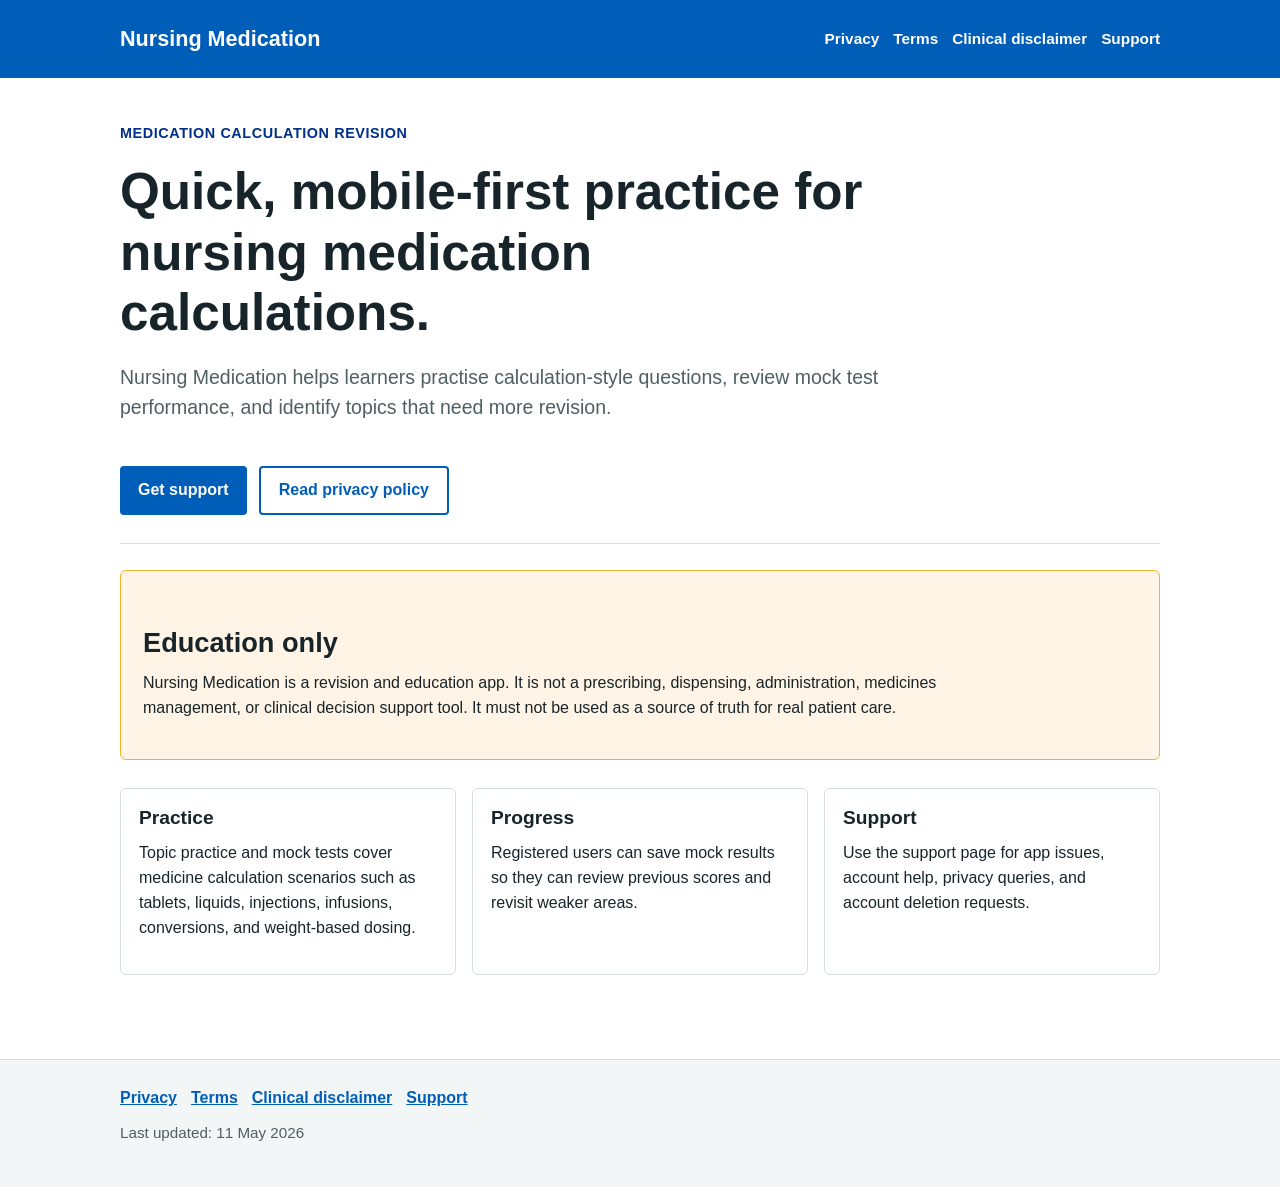
==== index.html @ 1294700b "Adding nursing medication app public pages" ====
<!doctype html>
<html lang="en-GB">
  <head>
    <meta charset="utf-8" />
    <meta name="viewport" content="width=device-width, initial-scale=1" />
    <title>Nursing Medication</title>
    <meta
      name="description"
      content="Nursing Medication is a mobile medication calculation revision app for education and practice."
    />
    <link rel="stylesheet" href="assets/site.css" />
  </head>
  <body>
    <header class="site-header">
      <div class="header-inner">
        <a class="brand" href="index.html">Nursing Medication</a>
        <nav class="nav" aria-label="Main navigation">
          <a href="privacy.html">Privacy</a>
          <a href="terms.html">Terms</a>
          <a href="disclaimer.html">Clinical disclaimer</a>
          <a href="support.html">Support</a>
        </nav>
      </div>
    </header>

    <main class="main">
      <section class="hero">
        <p class="eyebrow">Medication calculation revision</p>
        <h1>Quick, mobile-first practice for nursing medication calculations.</h1>
        <p class="lead">
          Nursing Medication helps learners practise calculation-style questions,
          review mock test performance, and identify topics that need more
          revision.
        </p>
        <div class="button-row">
          <a class="button" href="support.html">Get support</a>
          <a class="button secondary" href="privacy.html">Read privacy policy</a>
        </div>
      </section>

      <section class="panel warning">
        <h2>Education only</h2>
        <p>
          Nursing Medication is a revision and education app. It is not a
          prescribing, dispensing, administration, medicines management, or
          clinical decision support tool. It must not be used as a source of
          truth for real patient care.
        </p>
      </section>

      <section class="grid" aria-label="Key information">
        <article class="tile">
          <h2>Practice</h2>
          <p>
            Topic practice and mock tests cover medicine calculation scenarios
            such as tablets, liquids, injections, infusions, conversions, and
            weight-based dosing.
          </p>
        </article>
        <article class="tile">
          <h2>Progress</h2>
          <p>
            Registered users can save mock results so they can review previous
            scores and revisit weaker areas.
          </p>
        </article>
        <article class="tile">
          <h2>Support</h2>
          <p>
            Use the support page for app issues, account help, privacy queries,
            and account deletion requests.
          </p>
        </article>
      </section>
    </main>

    <footer class="site-footer">
      <div class="footer-inner">
        <div class="footer-links">
          <a href="privacy.html">Privacy</a>
          <a href="terms.html">Terms</a>
          <a href="disclaimer.html">Clinical disclaimer</a>
          <a href="support.html">Support</a>
        </div>
        <p class="meta">Last updated: 11 May 2026</p>
      </div>
    </footer>
  </body>
</html>
---- assets/site.css ----
:root {
  color-scheme: light;
  --nhs-blue: #005eb8;
  --nhs-dark-blue: #003087;
  --nhs-green: #007f3b;
  --ink: #17252a;
  --muted: #4f5f63;
  --border: #d8dde0;
  --soft: #f3f6f7;
  --warning: #fff4e5;
  --warning-border: #f0b429;
}

* {
  box-sizing: border-box;
}

body {
  margin: 0;
  font-family: Arial, Helvetica, sans-serif;
  color: var(--ink);
  background: #ffffff;
  line-height: 1.55;
}

a {
  color: var(--nhs-blue);
  font-weight: 700;
}

.site-header {
  background: var(--nhs-blue);
  color: #ffffff;
}

.header-inner,
.main,
.footer-inner {
  width: min(1040px, calc(100% - 32px));
  margin: 0 auto;
}

.header-inner {
  display: flex;
  gap: 20px;
  align-items: center;
  justify-content: space-between;
  min-height: 78px;
  padding: 16px 0;
}

.brand {
  color: #ffffff;
  font-size: 1.35rem;
  font-weight: 800;
  text-decoration: none;
}

.nav {
  display: flex;
  flex-wrap: wrap;
  gap: 14px;
}

.nav a {
  color: #ffffff;
  font-size: 0.96rem;
  text-decoration: none;
}

.nav a:hover,
.nav a:focus {
  text-decoration: underline;
}

.main {
  padding: 44px 0 56px;
}

.hero {
  display: grid;
  gap: 18px;
  padding-bottom: 28px;
  border-bottom: 1px solid var(--border);
}

.eyebrow {
  margin: 0;
  color: var(--nhs-dark-blue);
  font-size: 0.9rem;
  font-weight: 800;
  letter-spacing: 0.04em;
  text-transform: uppercase;
}

h1,
h2,
h3 {
  line-height: 1.18;
}

h1 {
  max-width: 780px;
  margin: 0;
  font-size: clamp(2rem, 4vw, 3.35rem);
}

h2 {
  margin: 34px 0 12px;
  font-size: 1.7rem;
}

h3 {
  margin: 24px 0 8px;
  font-size: 1.18rem;
}

p {
  max-width: 820px;
  margin: 0 0 16px;
}

ul {
  max-width: 840px;
  margin: 0 0 18px 20px;
  padding: 0;
}

li {
  margin: 7px 0;
}

.lead {
  max-width: 840px;
  color: var(--muted);
  font-size: 1.22rem;
}

.panel {
  margin: 26px 0;
  padding: 22px;
  border: 1px solid var(--border);
  border-radius: 6px;
  background: var(--soft);
}

.warning {
  border-color: var(--warning-border);
  background: var(--warning);
}

.grid {
  display: grid;
  grid-template-columns: repeat(3, minmax(0, 1fr));
  gap: 16px;
  margin: 28px 0;
}

.tile {
  padding: 18px;
  border: 1px solid var(--border);
  border-radius: 6px;
  background: #ffffff;
}

.tile h2 {
  margin-top: 0;
  font-size: 1.2rem;
}

.button-row {
  display: flex;
  flex-wrap: wrap;
  gap: 12px;
  margin-top: 10px;
}

.button {
  display: inline-flex;
  align-items: center;
  justify-content: center;
  min-height: 44px;
  padding: 10px 18px;
  border-radius: 4px;
  background: var(--nhs-blue);
  color: #ffffff;
  text-decoration: none;
}

.button.secondary {
  border: 2px solid var(--nhs-blue);
  background: #ffffff;
  color: var(--nhs-blue);
}

.meta {
  color: var(--muted);
  font-size: 0.95rem;
}

.site-footer {
  border-top: 1px solid var(--border);
  background: var(--soft);
}

.footer-inner {
  padding: 26px 0;
}

.footer-links {
  display: flex;
  flex-wrap: wrap;
  gap: 14px;
  margin-bottom: 10px;
}

@media (max-width: 720px) {
  .header-inner {
    align-items: flex-start;
    flex-direction: column;
  }

  .nav {
    gap: 10px 14px;
  }

  .main {
    padding-top: 32px;
  }

  .grid {
    grid-template-columns: 1fr;
  }
}
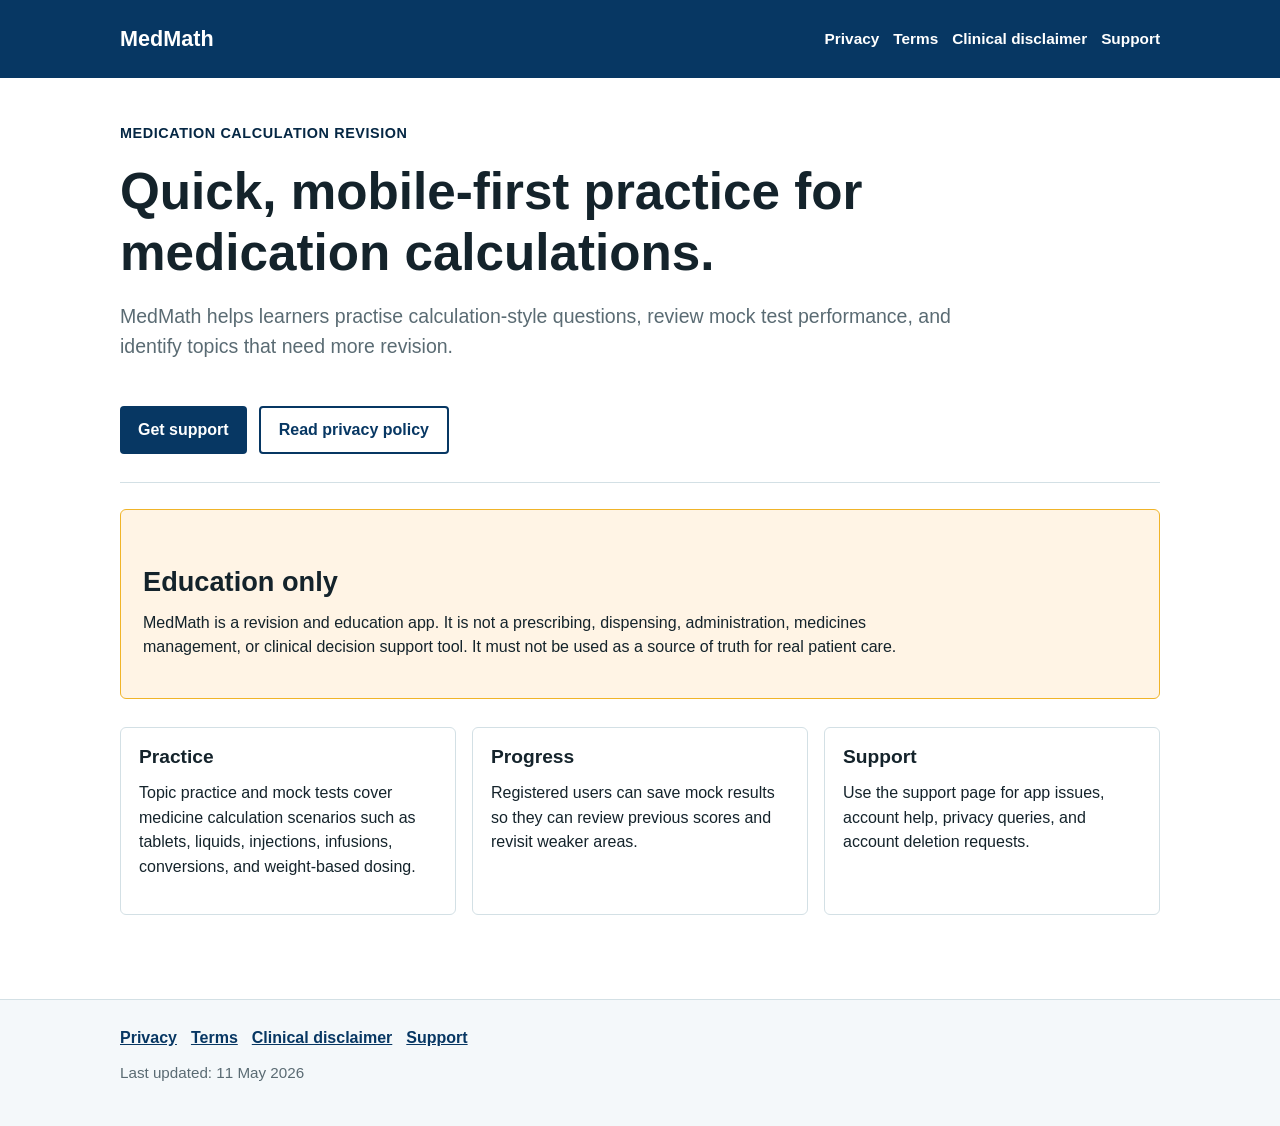
==== commit b57849ec: "Rebrand pages to MedMath" ====
--- a/index.html
+++ b/index.html
@@ -3,17 +3,17 @@
   <head>
     <meta charset="utf-8" />
     <meta name="viewport" content="width=device-width, initial-scale=1" />
-    <title>Nursing Medication</title>
+    <title>MedMath</title>
     <meta
       name="description"
-      content="Nursing Medication is a mobile medication calculation revision app for education and practice."
+      content="MedMath is a mobile medication calculation revision app for education and practice."
     />
     <link rel="stylesheet" href="assets/site.css" />
   </head>
   <body>
     <header class="site-header">
       <div class="header-inner">
-        <a class="brand" href="index.html">Nursing Medication</a>
+        <a class="brand" href="index.html">MedMath</a>
         <nav class="nav" aria-label="Main navigation">
           <a href="privacy.html">Privacy</a>
           <a href="terms.html">Terms</a>
@@ -26,9 +26,9 @@
     <main class="main">
       <section class="hero">
         <p class="eyebrow">Medication calculation revision</p>
-        <h1>Quick, mobile-first practice for nursing medication calculations.</h1>
+        <h1>Quick, mobile-first practice for medication calculations.</h1>
         <p class="lead">
-          Nursing Medication helps learners practise calculation-style questions,
+          MedMath helps learners practise calculation-style questions,
           review mock test performance, and identify topics that need more
           revision.
         </p>
@@ -41,7 +41,7 @@
       <section class="panel warning">
         <h2>Education only</h2>
         <p>
-          Nursing Medication is a revision and education app. It is not a
+          MedMath is a revision and education app. It is not a
           prescribing, dispensing, administration, medicines management, or
           clinical decision support tool. It must not be used as a source of
           truth for real patient care.
--- a/assets/site.css
+++ b/assets/site.css
@@ -1,12 +1,12 @@
 :root {
   color-scheme: light;
-  --nhs-blue: #005eb8;
-  --nhs-dark-blue: #003087;
-  --nhs-green: #007f3b;
-  --ink: #17252a;
-  --muted: #4f5f63;
-  --border: #d8dde0;
-  --soft: #f3f6f7;
+  --nhs-blue: #073763;
+  --nhs-dark-blue: #052744;
+  --nhs-green: #0ea7a5;
+  --ink: #14232b;
+  --muted: #5a6b73;
+  --border: #d3e0e5;
+  --soft: #f4f8fa;
   --warning: #fff4e5;
   --warning-border: #f0b429;
 }
